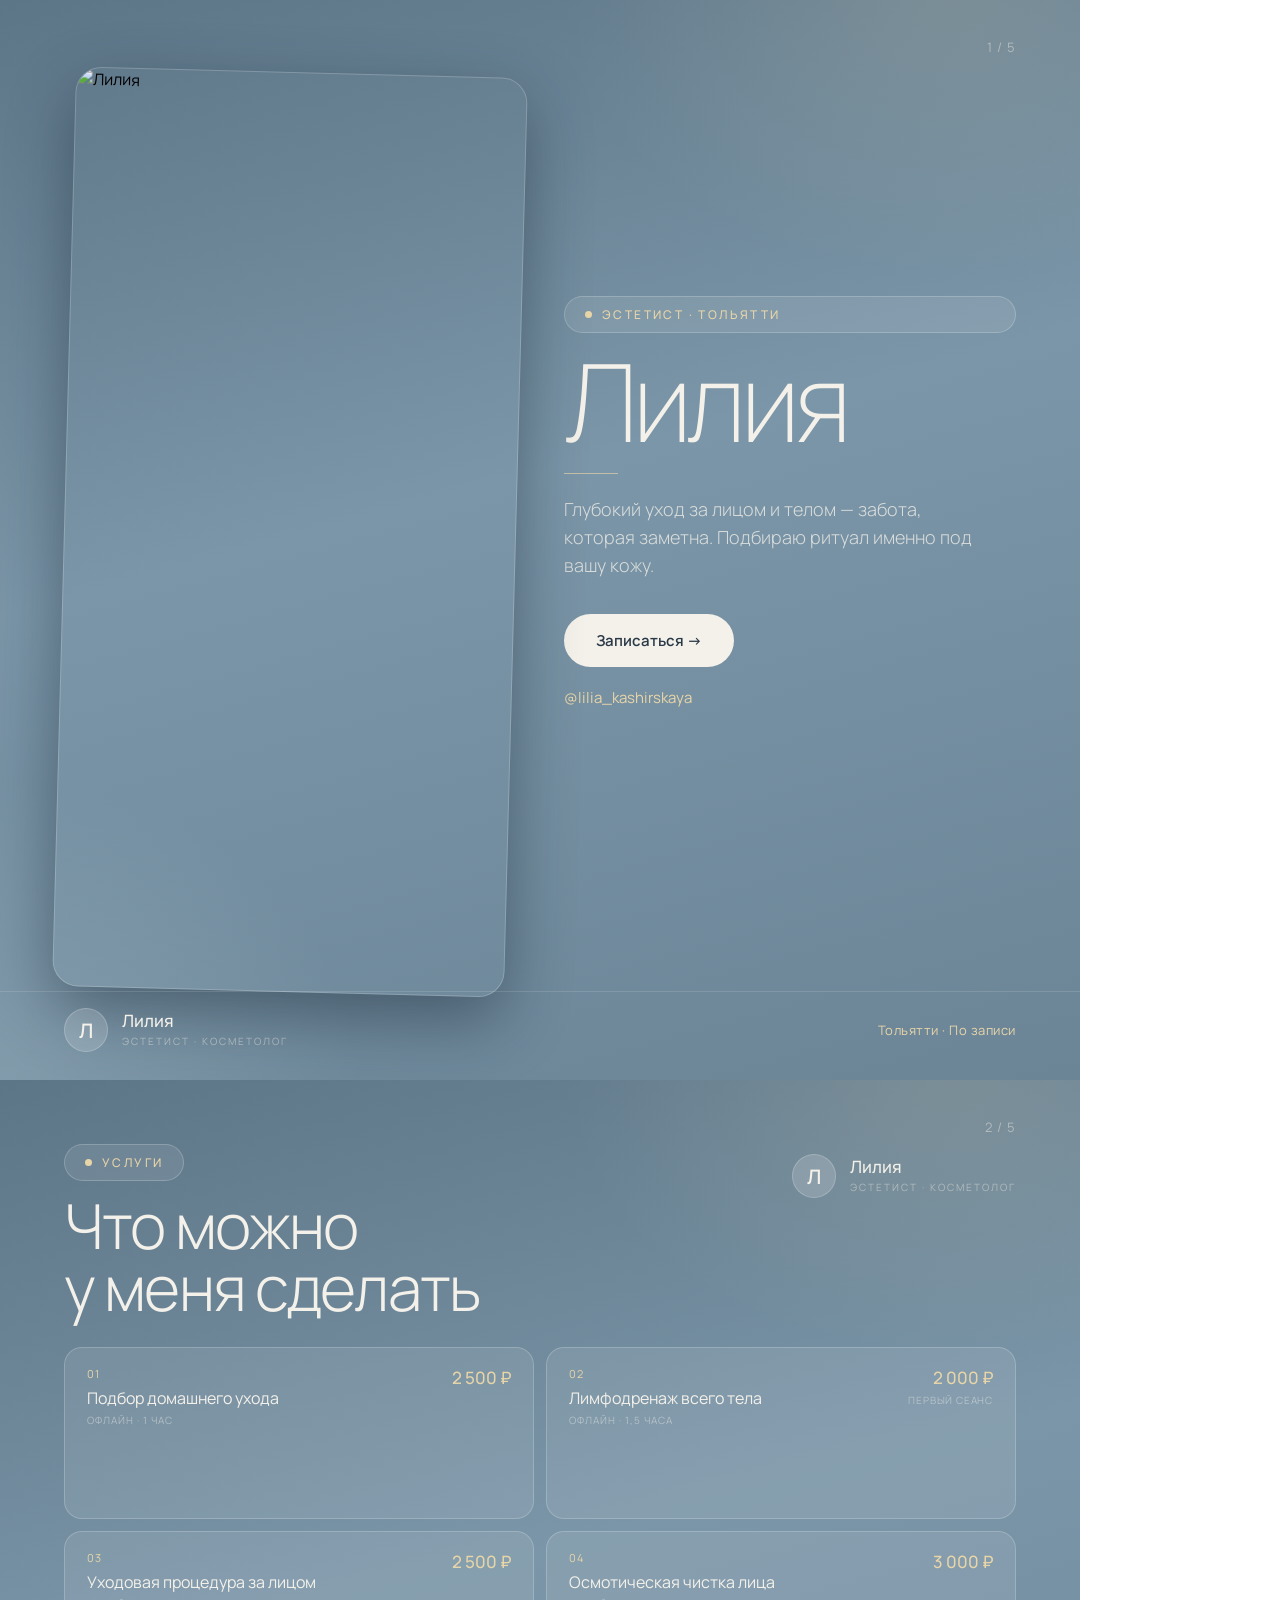
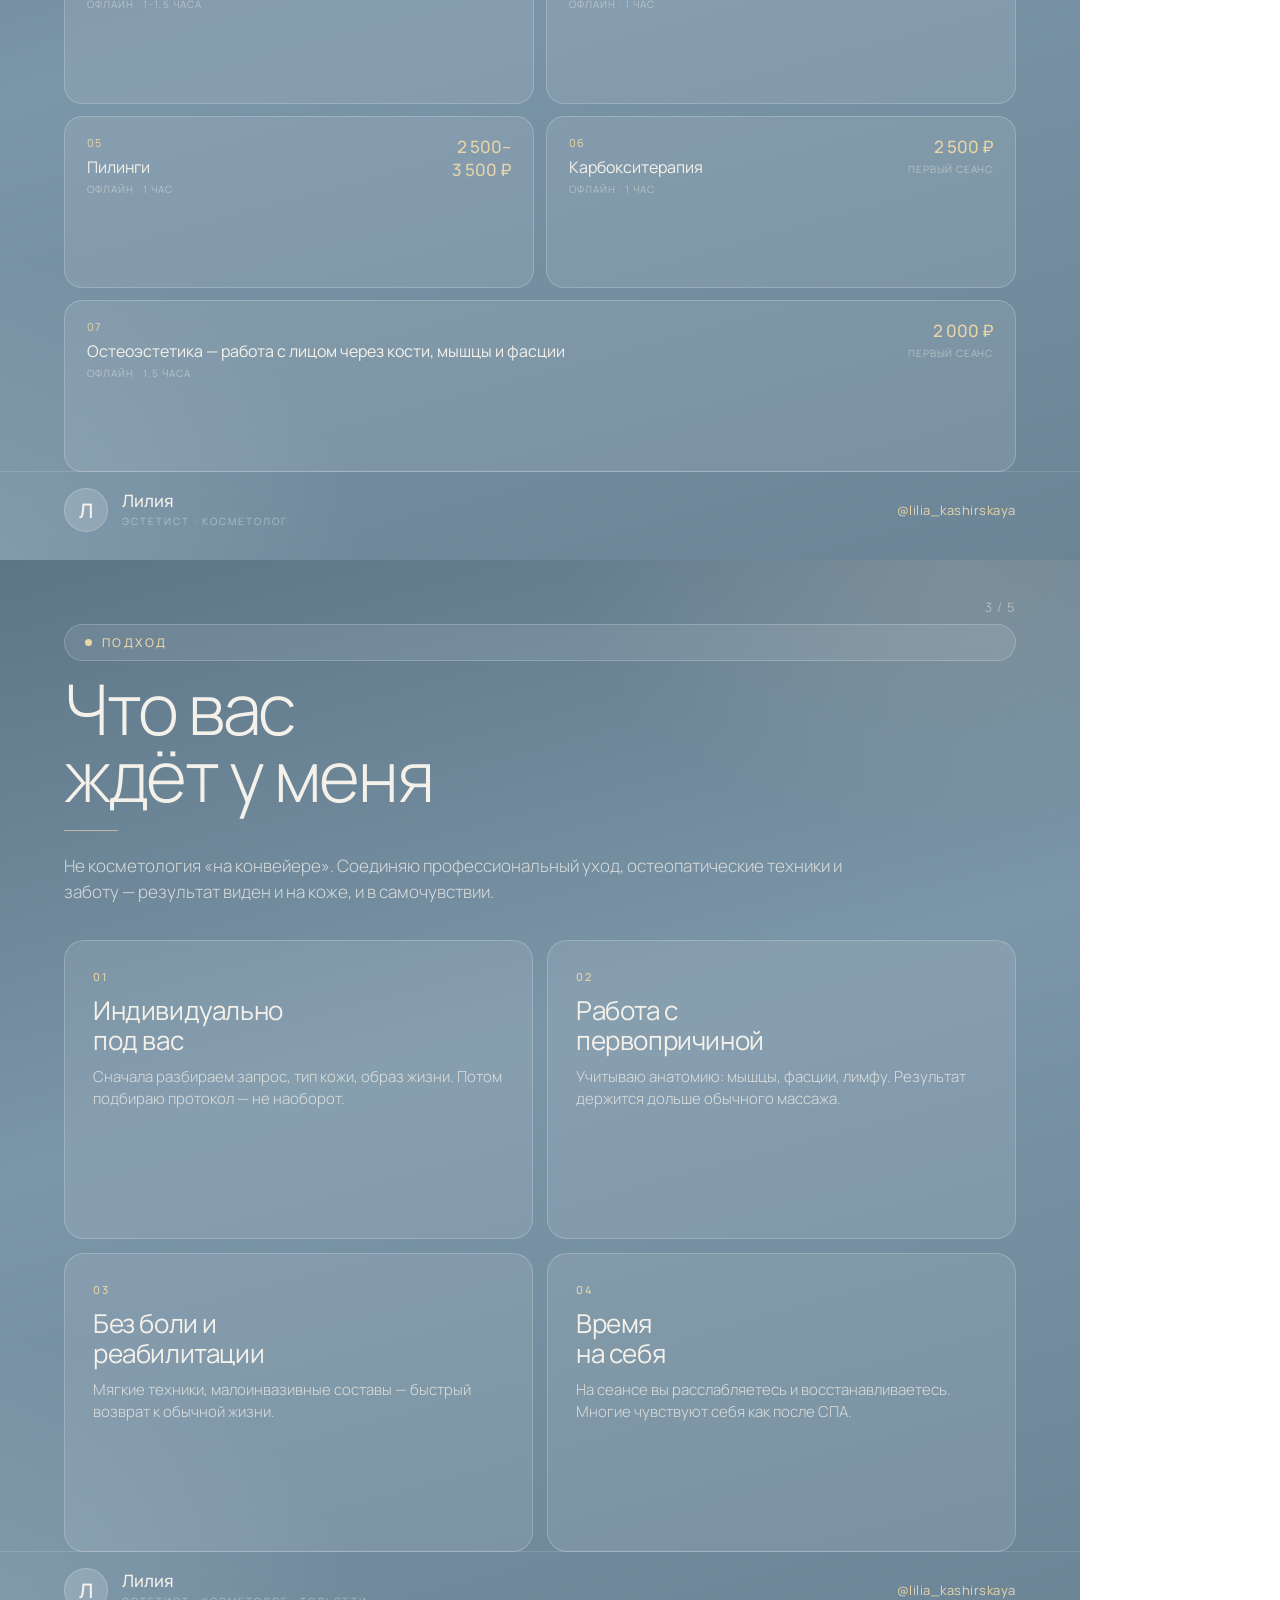
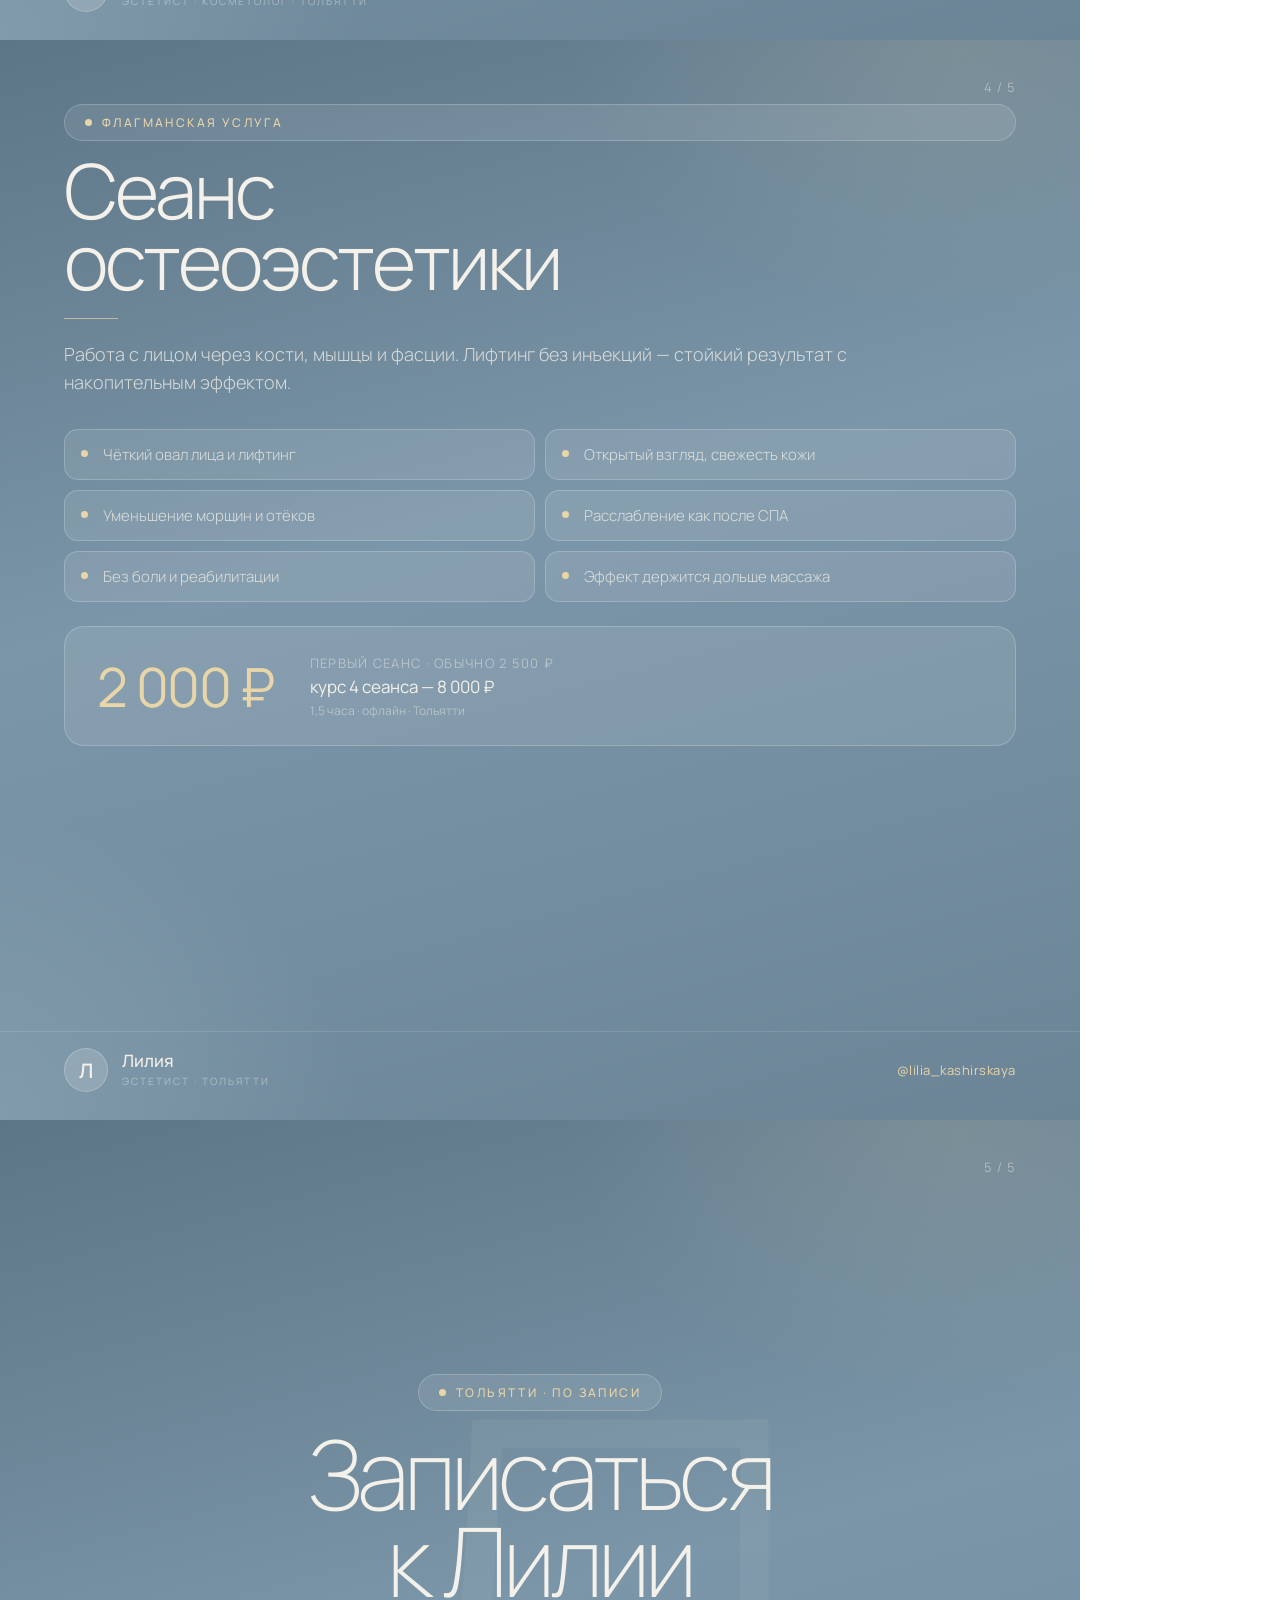
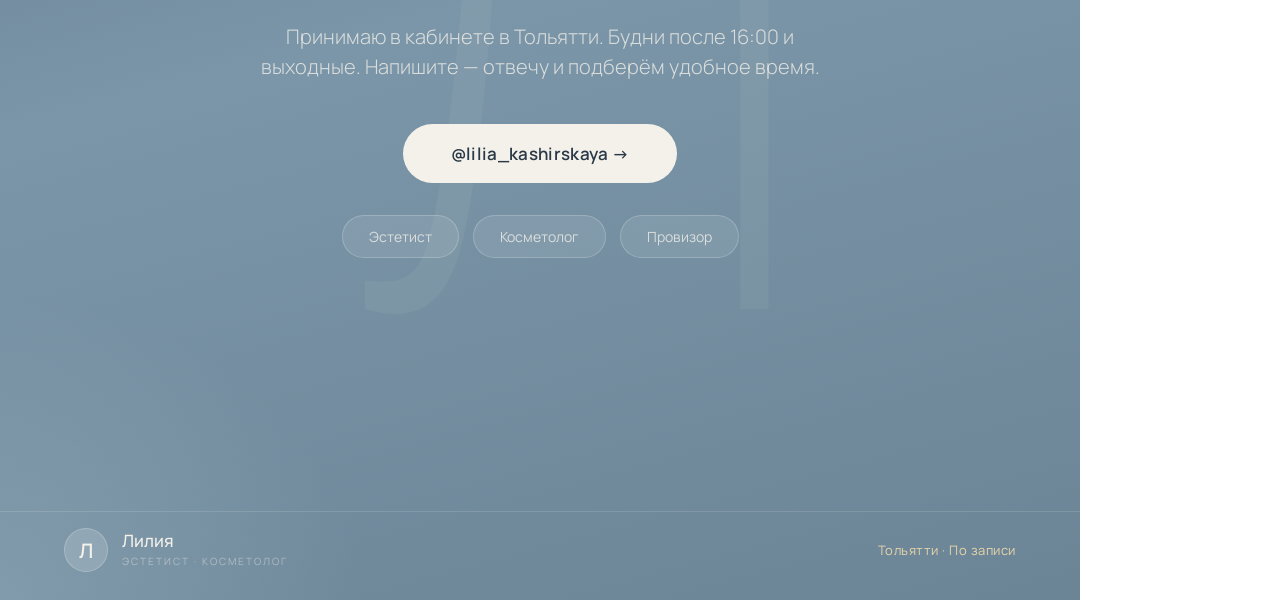
==== cards_print.html @ 4c608532 "Сайт Лилии — эстетист-косметолог, Тольятти Co-Authored-By: Claude Sonnet 4.6 <noreply@anthropic.com>" ====
<!DOCTYPE html>
<html lang="ru">
<head>
<meta charset="UTF-8">
<title>Карточки — Лилия</title>
<link href="https://fonts.googleapis.com/css2?family=Manrope:wght@200;300;400;500;600&display=swap" rel="stylesheet">
<style>
* { box-sizing: border-box; margin: 0; padding: 0; }

@page {
    size: 1080px 1080px;
    margin: 0;
}

:root {
    --accent: #E8D5A8;
    --ink: #F4F1EA;
    --ink-soft: rgba(244,241,234,0.78);
    --ink-mute: rgba(244,241,234,0.46);
    --glass: rgba(255,255,255,0.09);
    --glass-strong: rgba(255,255,255,0.16);
    --glass-border: rgba(255,255,255,0.20);
    --dark: #2A3947;
}

body {
    font-family: 'Manrope', sans-serif;
    -webkit-print-color-adjust: exact;
    print-color-adjust: exact;
    width: 1080px;
}

.card {
    width: 1080px;
    height: 1080px;
    position: relative;
    overflow: hidden;
    page-break-after: always;
    break-after: page;
    background:
        radial-gradient(ellipse 700px 500px at 88% 0%, rgba(232,213,168,0.14), transparent 55%),
        radial-gradient(ellipse 600px 500px at 0% 100%, rgba(165,188,201,0.32), transparent 60%),
        linear-gradient(165deg, #5C7587 0%, #7B96A8 45%, #6B8597 100%);
    -webkit-print-color-adjust: exact;
    print-color-adjust: exact;
}

/* ── Glass panel ── */
.glass {
    background: var(--glass);
    border: 1px solid var(--glass-border);
    border-radius: 20px;
}
.glass-strong {
    background: var(--glass-strong);
    border: 1px solid var(--glass-border);
    border-radius: 20px;
}

/* ── Badge ── */
.badge {
    display: inline-flex;
    align-items: center;
    gap: 10px;
    background: var(--glass);
    border: 1px solid var(--glass-border);
    border-radius: 999px;
    padding: 9px 20px;
    font-size: 12px;
    letter-spacing: .2em;
    text-transform: uppercase;
    color: var(--accent);
    font-weight: 500;
}
.badge-dot {
    width: 7px; height: 7px;
    border-radius: 50%;
    background: var(--accent);
    flex-shrink: 0;
}

/* ── Logo ── */
.logo {
    display: flex;
    align-items: center;
    gap: 14px;
}
.logo-mark {
    width: 44px; height: 44px;
    border-radius: 50%;
    background: var(--glass-strong);
    border: 1px solid var(--glass-border);
    display: grid;
    place-items: center;
    font-size: 20px;
    font-weight: 600;
    color: var(--ink);
    flex-shrink: 0;
}
.logo-text { font-size: 17px; font-weight: 500; color: var(--ink); line-height: 1.1; }
.logo-sub { font-size: 10px; text-transform: uppercase; letter-spacing: .2em; color: var(--ink-mute); margin-top: 3px; }

/* ── Footer ── */
.card-footer {
    position: absolute;
    bottom: 0; left: 0; right: 0;
    padding: 16px 64px 28px;
    border-top: 1px solid rgba(255,255,255,0.12);
    display: flex;
    align-items: center;
    justify-content: space-between;
}
.tg-handle { font-size: 13px; color: var(--accent); letter-spacing: .04em; }

/* ── Slide number ── */
.slide-num {
    position: absolute;
    top: 38px; right: 64px;
    font-size: 13px;
    color: var(--ink-mute);
    letter-spacing: .08em;
}

/* ── Divider line ── */
.divline {
    width: 54px; height: 1px;
    background: var(--accent);
    opacity: .65;
    margin: 22px 0;
}

/* ══════════════════════════════════
   CARD 1 — ГЛАВНЫЙ ОФФЕР
══════════════════════════════════ */
.c1-inner {
    position: absolute;
    inset: 0;
    display: grid;
    grid-template-columns: 1fr 1fr;
    gap: 48px;
    padding: 72px 64px 88px;
    align-items: center;
}
.c1-photo {
    width: 100%; height: 100%;
    border-radius: 26px;
    overflow: hidden;
    border: 1px solid var(--glass-border);
    box-shadow: 0 24px 64px rgba(20,35,50,.45);
    transform: rotate(1.5deg);
}
.c1-photo img { width: 100%; height: 100%; object-fit: cover; display: block; }

.c1-text { display: flex; flex-direction: column; padding-bottom: 60px; }
.c1-name {
    font-size: 108px; font-weight: 200;
    line-height: .92; letter-spacing: -.05em;
    color: var(--ink);
    margin: 18px 0 0;
}
.c1-desc {
    font-size: 18px; font-weight: 300;
    color: var(--ink-soft);
    line-height: 1.55;
    margin-bottom: 34px;
    max-width: 420px;
}
.c1-btn {
    display: inline-flex;
    align-items: center;
    background: var(--ink);
    color: var(--dark);
    border-radius: 999px;
    padding: 16px 32px;
    font-size: 15px;
    font-weight: 600;
    width: fit-content;
    margin-bottom: 20px;
}
.c1-tg { font-size: 15px; color: var(--accent); font-weight: 400; }

/* ══════════════════════════════════
   CARD 2 — УСЛУГИ
══════════════════════════════════ */
.c2-inner {
    position: absolute;
    inset: 0;
    padding: 64px 64px 88px;
    display: flex;
    flex-direction: column;
}
.c2-head { display: flex; align-items: flex-start; justify-content: space-between; margin-bottom: 28px; }
.c2-title { font-size: 62px; font-weight: 300; line-height: 1; letter-spacing: -.03em; color: var(--ink); margin-top: 14px; }
.services-grid { display: grid; grid-template-columns: 1fr 1fr; gap: 12px; flex: 1; }
.svc {
    background: var(--glass);
    border: 1px solid var(--glass-border);
    border-radius: 18px;
    padding: 18px 22px;
    display: flex;
    justify-content: space-between;
    align-items: flex-start;
}
.svc.full { grid-column: 1 / -1; }
.svc-num { font-size: 11px; color: var(--accent); font-weight: 400; letter-spacing: .1em; margin-bottom: 8px; }
.svc-name { font-size: 16px; font-weight: 400; color: var(--ink); line-height: 1.2; }
.svc-meta { font-size: 10px; color: var(--ink-mute); text-transform: uppercase; letter-spacing: .1em; margin-top: 5px; }
.svc-price { text-align: right; flex-shrink: 0; padding-left: 12px; }
.svc-price .amount { font-size: 17px; font-weight: 500; color: var(--accent); white-space: nowrap; }
.svc-price .note { font-size: 10px; color: var(--ink-mute); text-transform: uppercase; letter-spacing: .08em; margin-top: 4px; }

/* ══════════════════════════════════
   CARD 3 — ПОДХОД
══════════════════════════════════ */
.c3-inner {
    position: absolute;
    inset: 0;
    padding: 64px 64px 88px;
    display: flex;
    flex-direction: column;
}
.c3-title { font-size: 70px; font-weight: 300; line-height: .95; letter-spacing: -.035em; color: var(--ink); margin: 14px 0 0; }
.c3-sub { font-size: 17px; font-weight: 300; color: var(--ink-soft); line-height: 1.5; max-width: 820px; margin-bottom: 36px; }
.benefits-grid { display: grid; grid-template-columns: 1fr 1fr; gap: 14px; flex: 1; }
.ben {
    background: var(--glass);
    border: 1px solid var(--glass-border);
    border-radius: 20px;
    padding: 28px 28px;
}
.ben-num { font-size: 11px; color: var(--accent); letter-spacing: .15em; font-weight: 500; margin-bottom: 12px; }
.ben-title { font-size: 26px; font-weight: 400; color: var(--ink); letter-spacing: -.015em; margin-bottom: 10px; line-height: 1.15; }
.ben-text { font-size: 15px; font-weight: 300; color: var(--ink-soft); line-height: 1.5; }

/* ══════════════════════════════════
   CARD 4 — ОСТЕОЭСТЕТИКА
══════════════════════════════════ */
.c4-inner {
    position: absolute;
    inset: 0;
    padding: 64px 64px 88px;
    display: flex;
    flex-direction: column;
}
.c4-title { font-size: 76px; font-weight: 300; line-height: .93; letter-spacing: -.04em; color: var(--ink); margin: 14px 0 0; }
.c4-desc { font-size: 18px; font-weight: 300; color: var(--ink-soft); line-height: 1.55; max-width: 860px; margin-bottom: 32px; }
.results-grid { display: grid; grid-template-columns: 1fr 1fr; gap: 10px; margin-bottom: 24px; }
.res {
    background: var(--glass);
    border: 1px solid var(--glass-border);
    border-radius: 14px;
    padding: 14px 18px 14px 38px;
    font-size: 15px;
    font-weight: 300;
    color: var(--ink-soft);
    position: relative;
    line-height: 1.4;
}
.res::before {
    content: '';
    position: absolute;
    left: 16px; top: 20px;
    width: 7px; height: 7px;
    border-radius: 50%;
    background: var(--accent);
}
.price-box {
    background: var(--glass);
    border: 1px solid var(--glass-border);
    border-radius: 20px;
    padding: 22px 32px;
    display: flex;
    align-items: center;
    gap: 36px;
}
.price-big { font-size: 54px; font-weight: 400; color: var(--accent); letter-spacing: -.03em; flex-shrink: 0; }
.price-details { line-height: 1.6; }
.price-details .first { font-size: 13px; color: var(--ink-mute); text-transform: uppercase; letter-spacing: .1em; }
.price-details .regular { font-size: 17px; color: var(--ink); font-weight: 400; }
.price-details .meta { font-size: 12px; color: var(--ink-mute); }

/* ══════════════════════════════════
   CARD 5 — CTA
══════════════════════════════════ */
.c5-inner {
    position: absolute;
    inset: 0;
    display: flex;
    flex-direction: column;
    align-items: center;
    justify-content: center;
    text-align: center;
    padding: 0 80px 88px;
}
.c5-bg-l {
    position: absolute;
    font-size: 680px;
    font-weight: 200;
    color: rgba(244,241,234,0.05);
    line-height: .8;
    letter-spacing: -.08em;
    top: 50%; left: 50%;
    transform: translate(-46%, -52%);
    pointer-events: none;
    font-family: 'Manrope', sans-serif;
    -webkit-print-color-adjust: exact;
    print-color-adjust: exact;
}
.c5-content { position: relative; z-index: 2; display: flex; flex-direction: column; align-items: center; }
.c5-title { font-size: 96px; font-weight: 200; line-height: .9; letter-spacing: -.05em; color: var(--ink); margin: 20px 0 18px; }
.c5-sub { font-size: 20px; font-weight: 300; color: var(--ink-soft); max-width: 560px; line-height: 1.5; margin-bottom: 42px; }
.c5-btn {
    background: var(--ink);
    color: var(--dark);
    border-radius: 999px;
    padding: 18px 48px;
    font-size: 17px;
    font-weight: 600;
    letter-spacing: .02em;
    margin-bottom: 32px;
    display: inline-block;
}
.c5-pills { display: flex; gap: 14px; justify-content: center; }
.c5-pill {
    background: var(--glass);
    border: 1px solid var(--glass-border);
    border-radius: 999px;
    padding: 11px 26px;
    font-size: 14px;
    color: var(--ink-soft);
}
</style>
</head>
<body>

<!-- ══ КАРТОЧКА 1 ══ -->
<div class="card">
    <div class="slide-num">1 / 5</div>
    <div class="c1-inner">
        <div class="c1-photo">
            <img src="images/Gemini_Generated_Image_gejf30gejf30gejf.png" alt="Лилия">
        </div>
        <div class="c1-text">
            <div class="badge"><span class="badge-dot"></span>Эстетист · Тольятти</div>
            <div class="c1-name">Лилия</div>
            <div class="divline"></div>
            <p class="c1-desc">Глубокий уход за лицом и телом — забота, которая заметна. Подбираю ритуал именно под вашу кожу.</p>
            <div class="c1-btn">Записаться →</div>
            <div class="c1-tg">@lilia_kashirskaya</div>
        </div>
    </div>
    <div class="card-footer">
        <div class="logo">
            <div class="logo-mark">Л</div>
            <div><div class="logo-text">Лилия</div><div class="logo-sub">Эстетист · Косметолог</div></div>
        </div>
        <div class="tg-handle">Тольятти · По записи</div>
    </div>
</div>

<!-- ══ КАРТОЧКА 2 ══ -->
<div class="card">
    <div class="slide-num">2 / 5</div>
    <div class="c2-inner">
        <div class="c2-head">
            <div>
                <div class="badge"><span class="badge-dot"></span>Услуги</div>
                <div class="c2-title">Что можно<br>у меня сделать</div>
            </div>
            <div class="logo" style="margin-top:10px">
                <div class="logo-mark">Л</div>
                <div><div class="logo-text">Лилия</div><div class="logo-sub">Эстетист · Косметолог</div></div>
            </div>
        </div>
        <div class="services-grid">
            <div class="svc">
                <div><div class="svc-num">01</div><div class="svc-name">Подбор домашнего ухода</div><div class="svc-meta">Офлайн · 1 час</div></div>
                <div class="svc-price"><div class="amount">2 500 ₽</div></div>
            </div>
            <div class="svc">
                <div><div class="svc-num">02</div><div class="svc-name">Лимфодренаж всего тела</div><div class="svc-meta">Офлайн · 1,5 часа</div></div>
                <div class="svc-price"><div class="amount">2 000 ₽</div><div class="note">первый сеанс</div></div>
            </div>
            <div class="svc">
                <div><div class="svc-num">03</div><div class="svc-name">Уходовая процедура за лицом</div><div class="svc-meta">Офлайн · 1–1,5 часа</div></div>
                <div class="svc-price"><div class="amount">2 500 ₽</div></div>
            </div>
            <div class="svc">
                <div><div class="svc-num">04</div><div class="svc-name">Осмотическая чистка лица</div><div class="svc-meta">Офлайн · 1 час</div></div>
                <div class="svc-price"><div class="amount">3 000 ₽</div></div>
            </div>
            <div class="svc">
                <div><div class="svc-num">05</div><div class="svc-name">Пилинги</div><div class="svc-meta">Офлайн · 1 час</div></div>
                <div class="svc-price"><div class="amount">2 500–<br>3 500 ₽</div></div>
            </div>
            <div class="svc">
                <div><div class="svc-num">06</div><div class="svc-name">Карбокситерапия</div><div class="svc-meta">Офлайн · 1 час</div></div>
                <div class="svc-price"><div class="amount">2 500 ₽</div><div class="note">первый сеанс</div></div>
            </div>
            <div class="svc full">
                <div><div class="svc-num">07</div><div class="svc-name">Остеоэстетика — работа с лицом через кости, мышцы и фасции</div><div class="svc-meta">Офлайн · 1,5 часа</div></div>
                <div class="svc-price"><div class="amount">2 000 ₽</div><div class="note">первый сеанс</div></div>
            </div>
        </div>
    </div>
    <div class="card-footer">
        <div class="logo">
            <div class="logo-mark">Л</div>
            <div><div class="logo-text">Лилия</div><div class="logo-sub">Эстетист · Косметолог</div></div>
        </div>
        <div class="tg-handle">@lilia_kashirskaya</div>
    </div>
</div>

<!-- ══ КАРТОЧКА 3 ══ -->
<div class="card">
    <div class="slide-num">3 / 5</div>
    <div class="c3-inner">
        <div class="badge"><span class="badge-dot"></span>Подход</div>
        <div class="c3-title">Что вас<br>ждёт у меня</div>
        <div class="divline"></div>
        <p class="c3-sub">Не косметология «на конвейере». Соединяю профессиональный уход, остеопатические техники и заботу — результат виден и на коже, и в самочувствии.</p>
        <div class="benefits-grid">
            <div class="ben"><div class="ben-num">01</div><div class="ben-title">Индивидуально<br>под вас</div><p class="ben-text">Сначала разбираем запрос, тип кожи, образ жизни. Потом подбираю протокол — не наоборот.</p></div>
            <div class="ben"><div class="ben-num">02</div><div class="ben-title">Работа с<br>первопричиной</div><p class="ben-text">Учитываю анатомию: мышцы, фасции, лимфу. Результат держится дольше обычного массажа.</p></div>
            <div class="ben"><div class="ben-num">03</div><div class="ben-title">Без боли и<br>реабилитации</div><p class="ben-text">Мягкие техники, малоинвазивные составы — быстрый возврат к обычной жизни.</p></div>
            <div class="ben"><div class="ben-num">04</div><div class="ben-title">Время<br>на себя</div><p class="ben-text">На сеансе вы расслабляетесь и восстанавливаетесь. Многие чувствуют себя как после СПА.</p></div>
        </div>
    </div>
    <div class="card-footer">
        <div class="logo">
            <div class="logo-mark">Л</div>
            <div><div class="logo-text">Лилия</div><div class="logo-sub">Эстетист · Косметолог · Тольятти</div></div>
        </div>
        <div class="tg-handle">@lilia_kashirskaya</div>
    </div>
</div>

<!-- ══ КАРТОЧКА 4 ══ -->
<div class="card">
    <div class="slide-num">4 / 5</div>
    <div class="c4-inner">
        <div class="badge"><span class="badge-dot"></span>Флагманская услуга</div>
        <div class="c4-title">Сеанс<br>остеоэстетики</div>
        <div class="divline"></div>
        <p class="c4-desc">Работа с лицом через кости, мышцы и фасции. Лифтинг без инъекций — стойкий результат с накопительным эффектом.</p>
        <div class="results-grid">
            <div class="res">Чёткий овал лица и лифтинг</div>
            <div class="res">Открытый взгляд, свежесть кожи</div>
            <div class="res">Уменьшение морщин и отёков</div>
            <div class="res">Расслабление как после СПА</div>
            <div class="res">Без боли и реабилитации</div>
            <div class="res">Эффект держится дольше массажа</div>
        </div>
        <div class="price-box">
            <div class="price-big">2 000 ₽</div>
            <div class="price-details">
                <div class="first">первый сеанс · обычно 2 500 ₽</div>
                <div class="regular">курс 4 сеанса — 8 000 ₽</div>
                <div class="meta">1,5 часа · офлайн · Тольятти</div>
            </div>
        </div>
    </div>
    <div class="card-footer">
        <div class="logo">
            <div class="logo-mark">Л</div>
            <div><div class="logo-text">Лилия</div><div class="logo-sub">Эстетист · Тольятти</div></div>
        </div>
        <div class="tg-handle">@lilia_kashirskaya</div>
    </div>
</div>

<!-- ══ КАРТОЧКА 5 ══ -->
<div class="card">
    <div class="slide-num">5 / 5</div>
    <div class="c5-bg-l">Л</div>
    <div class="c5-inner">
        <div class="c5-content">
            <div class="badge"><span class="badge-dot"></span>Тольятти · По записи</div>
            <div class="c5-title">Записаться<br>к Лилии</div>
            <p class="c5-sub">Принимаю в кабинете в Тольятти. Будни после 16:00 и выходные. Напишите — отвечу и подберём удобное время.</p>
            <div class="c5-btn">@lilia_kashirskaya →</div>
            <div class="c5-pills">
                <div class="c5-pill">Эстетист</div>
                <div class="c5-pill">Косметолог</div>
                <div class="c5-pill">Провизор</div>
            </div>
        </div>
    </div>
    <div class="card-footer">
        <div class="logo">
            <div class="logo-mark">Л</div>
            <div><div class="logo-text">Лилия</div><div class="logo-sub">Эстетист · Косметолог</div></div>
        </div>
        <div class="tg-handle">Тольятти · По записи</div>
    </div>
</div>

</body>
</html>
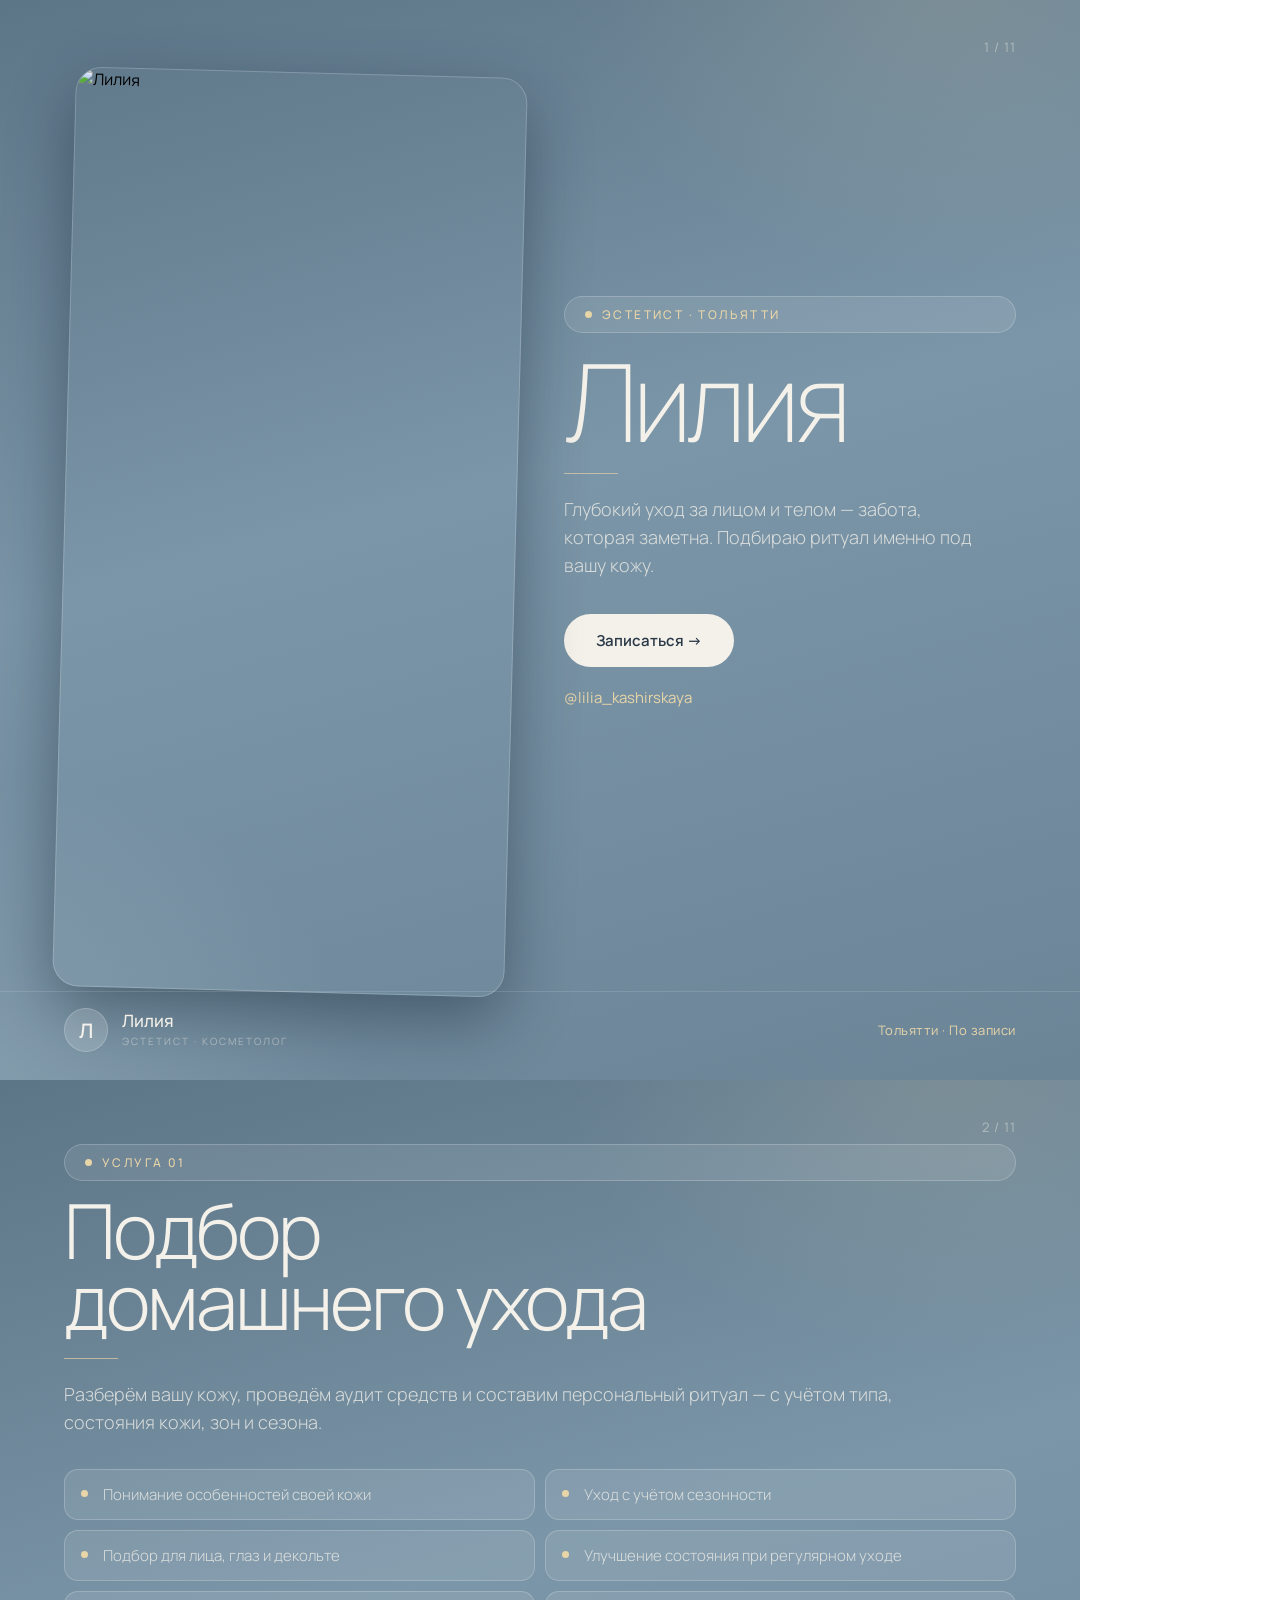
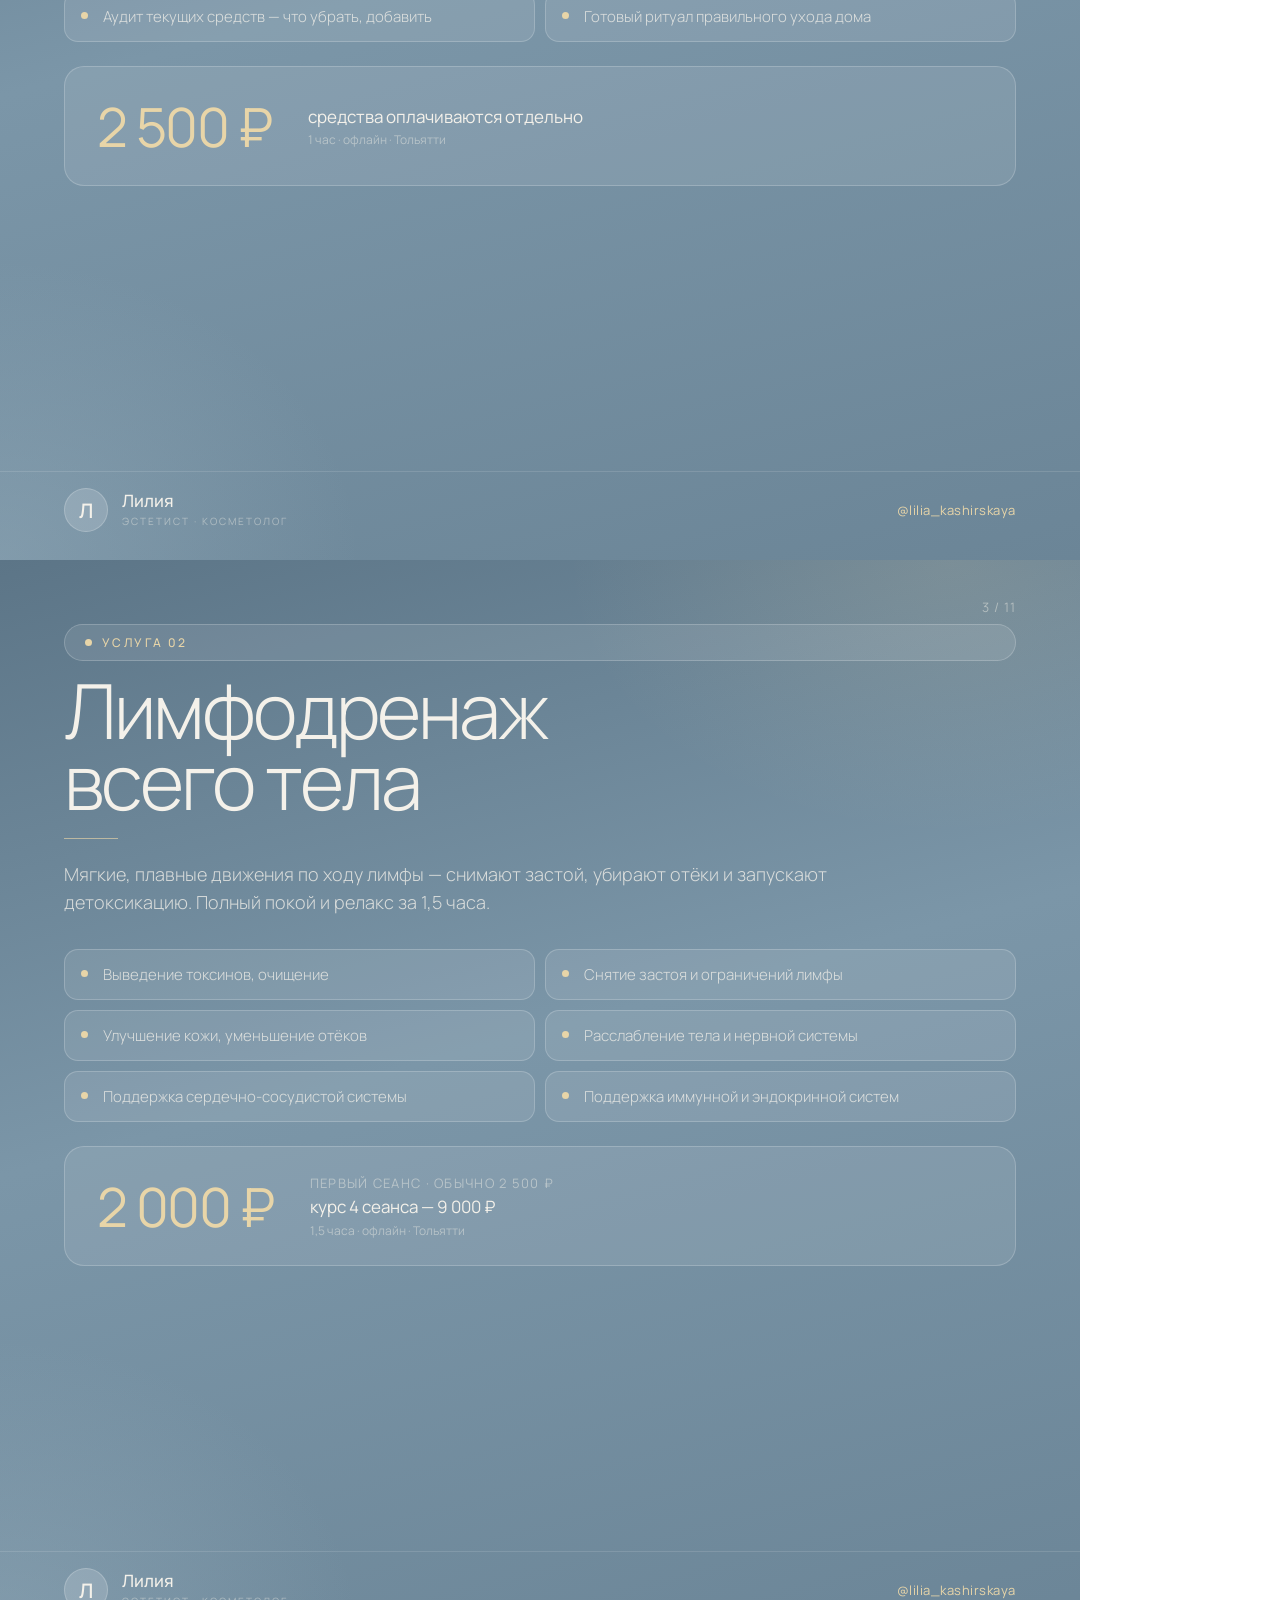
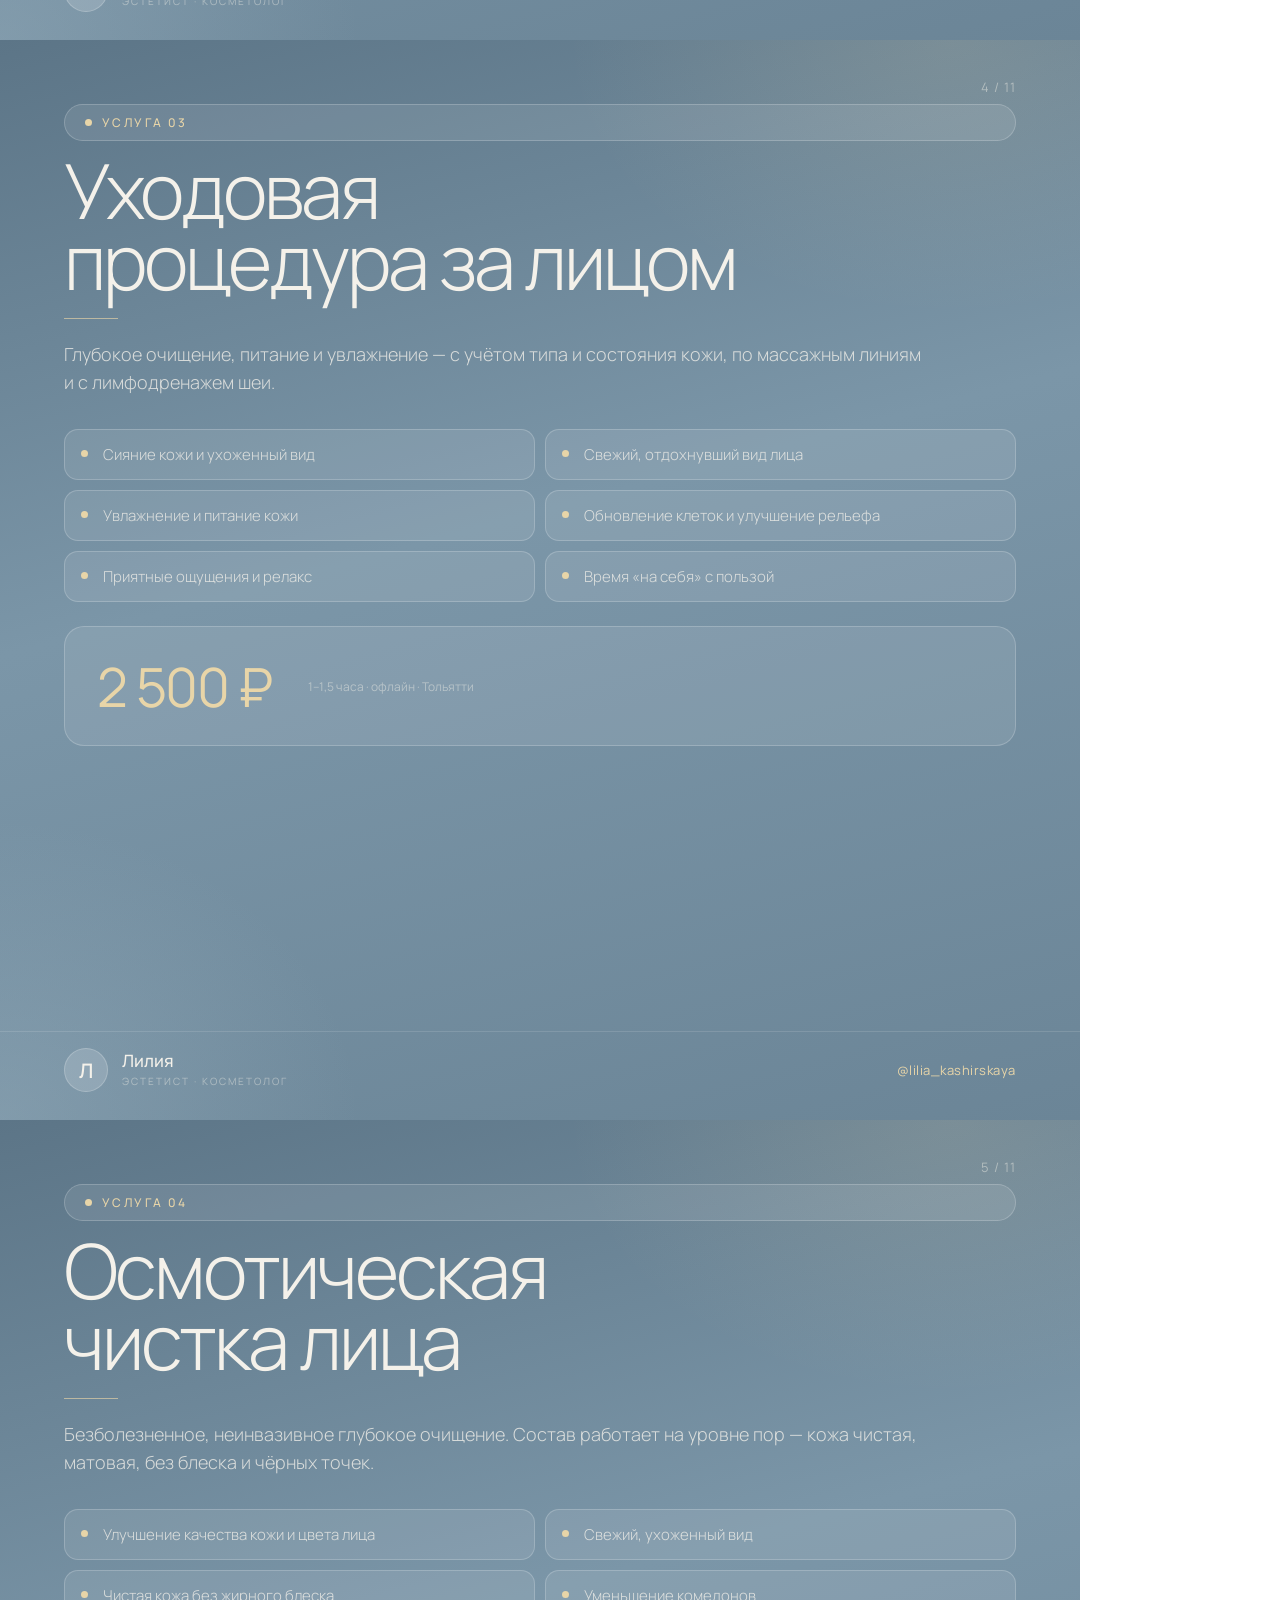
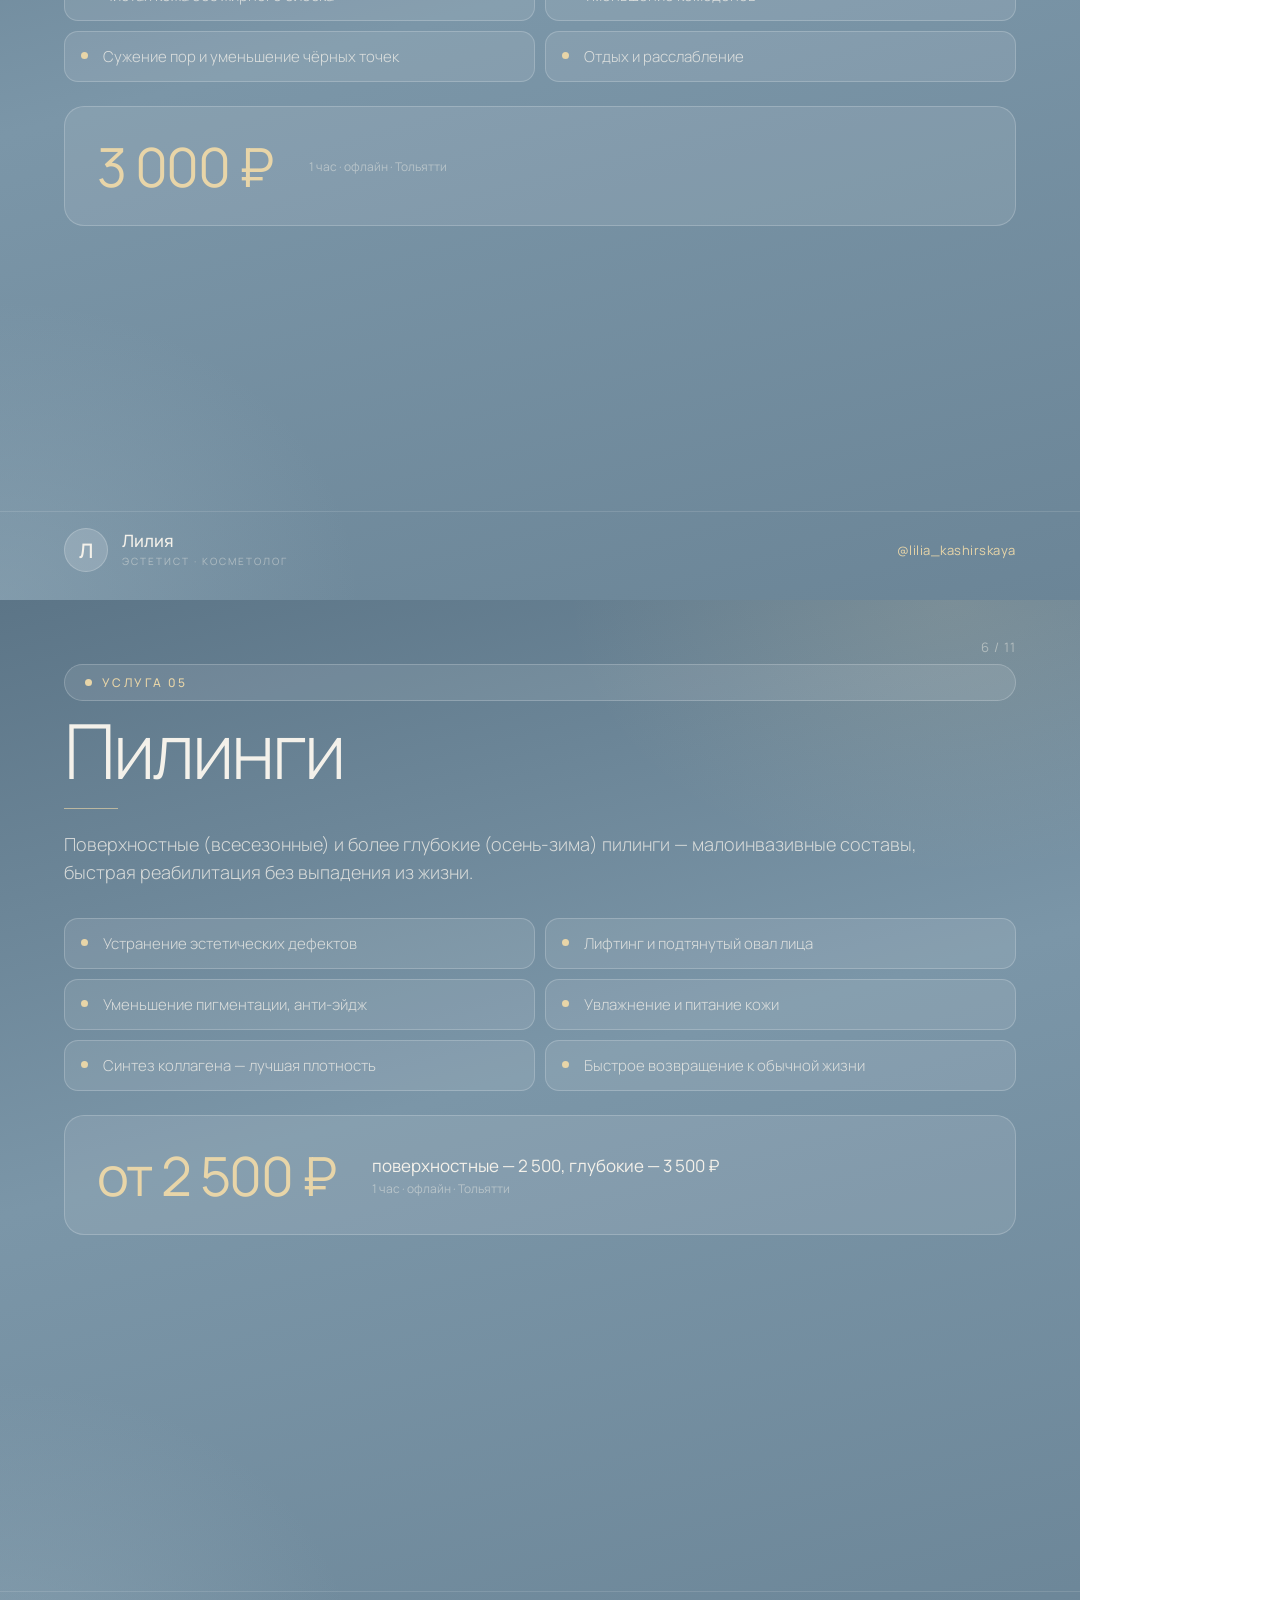
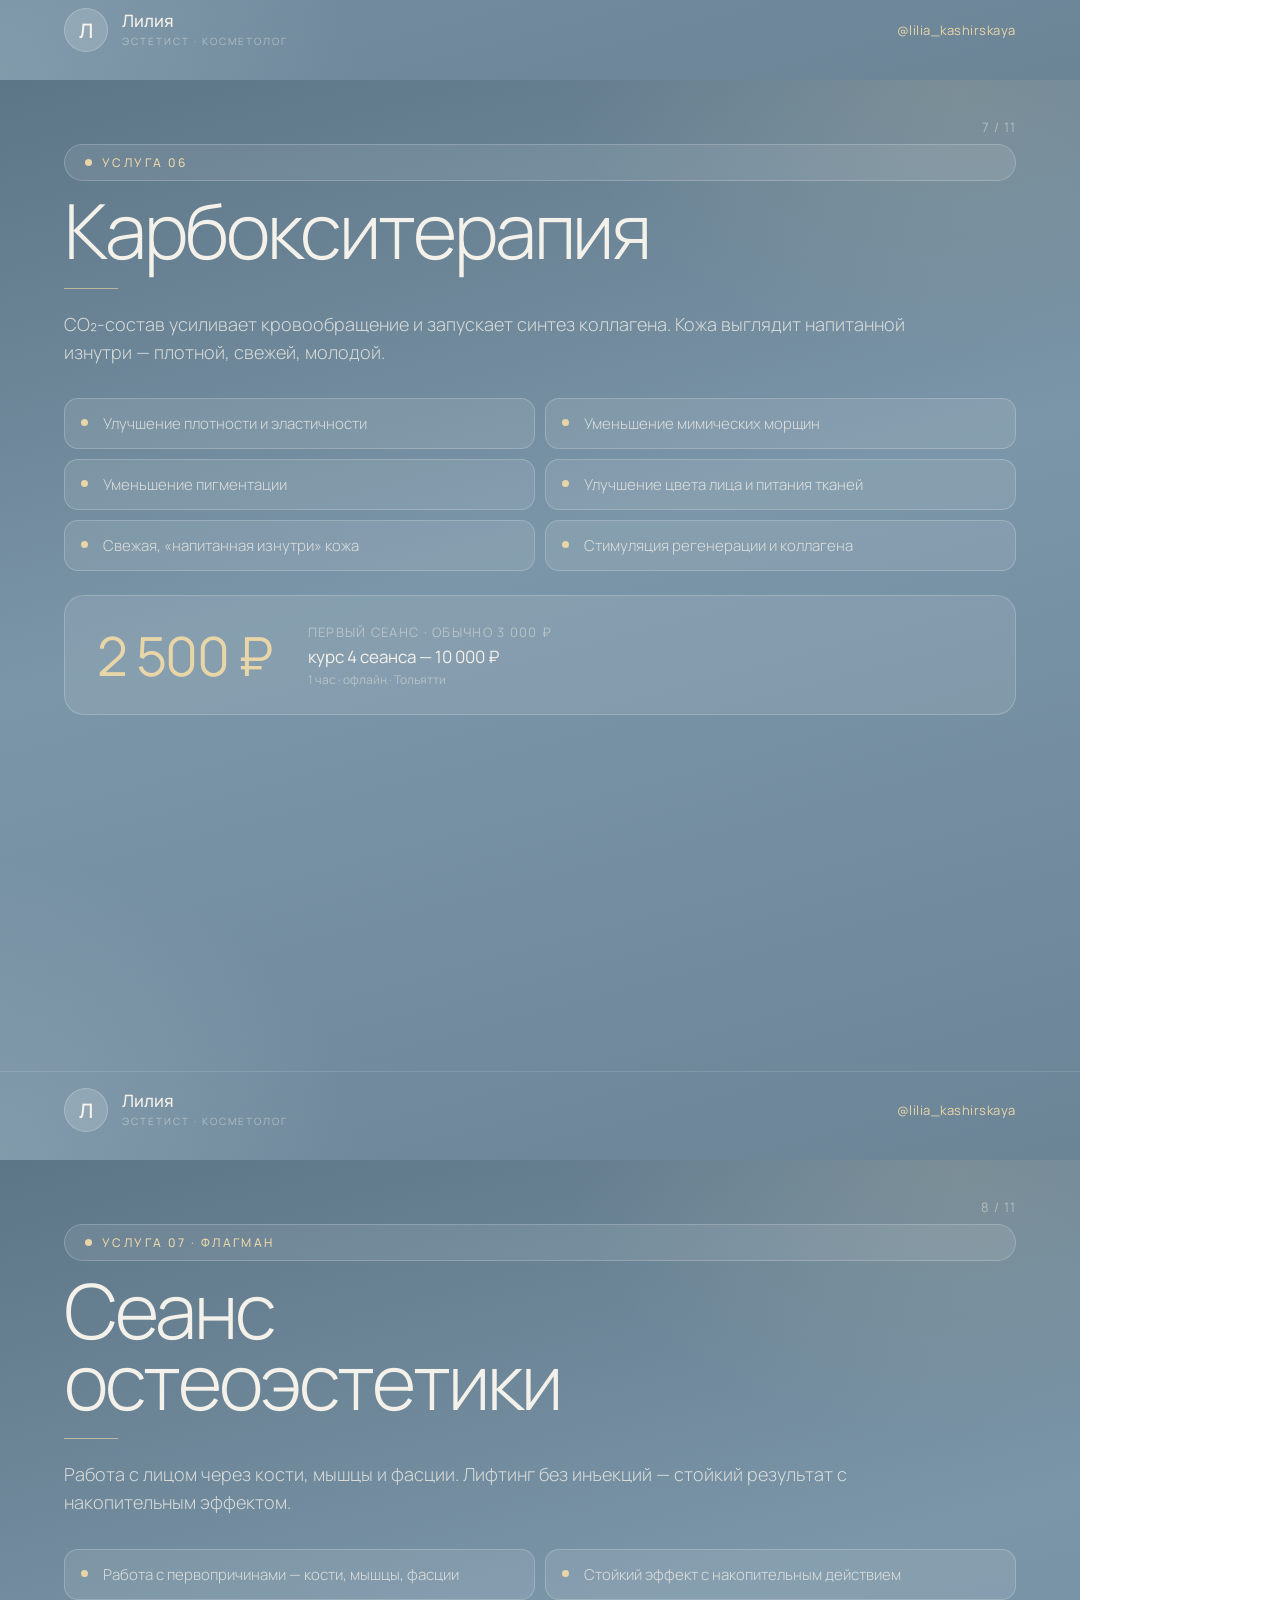
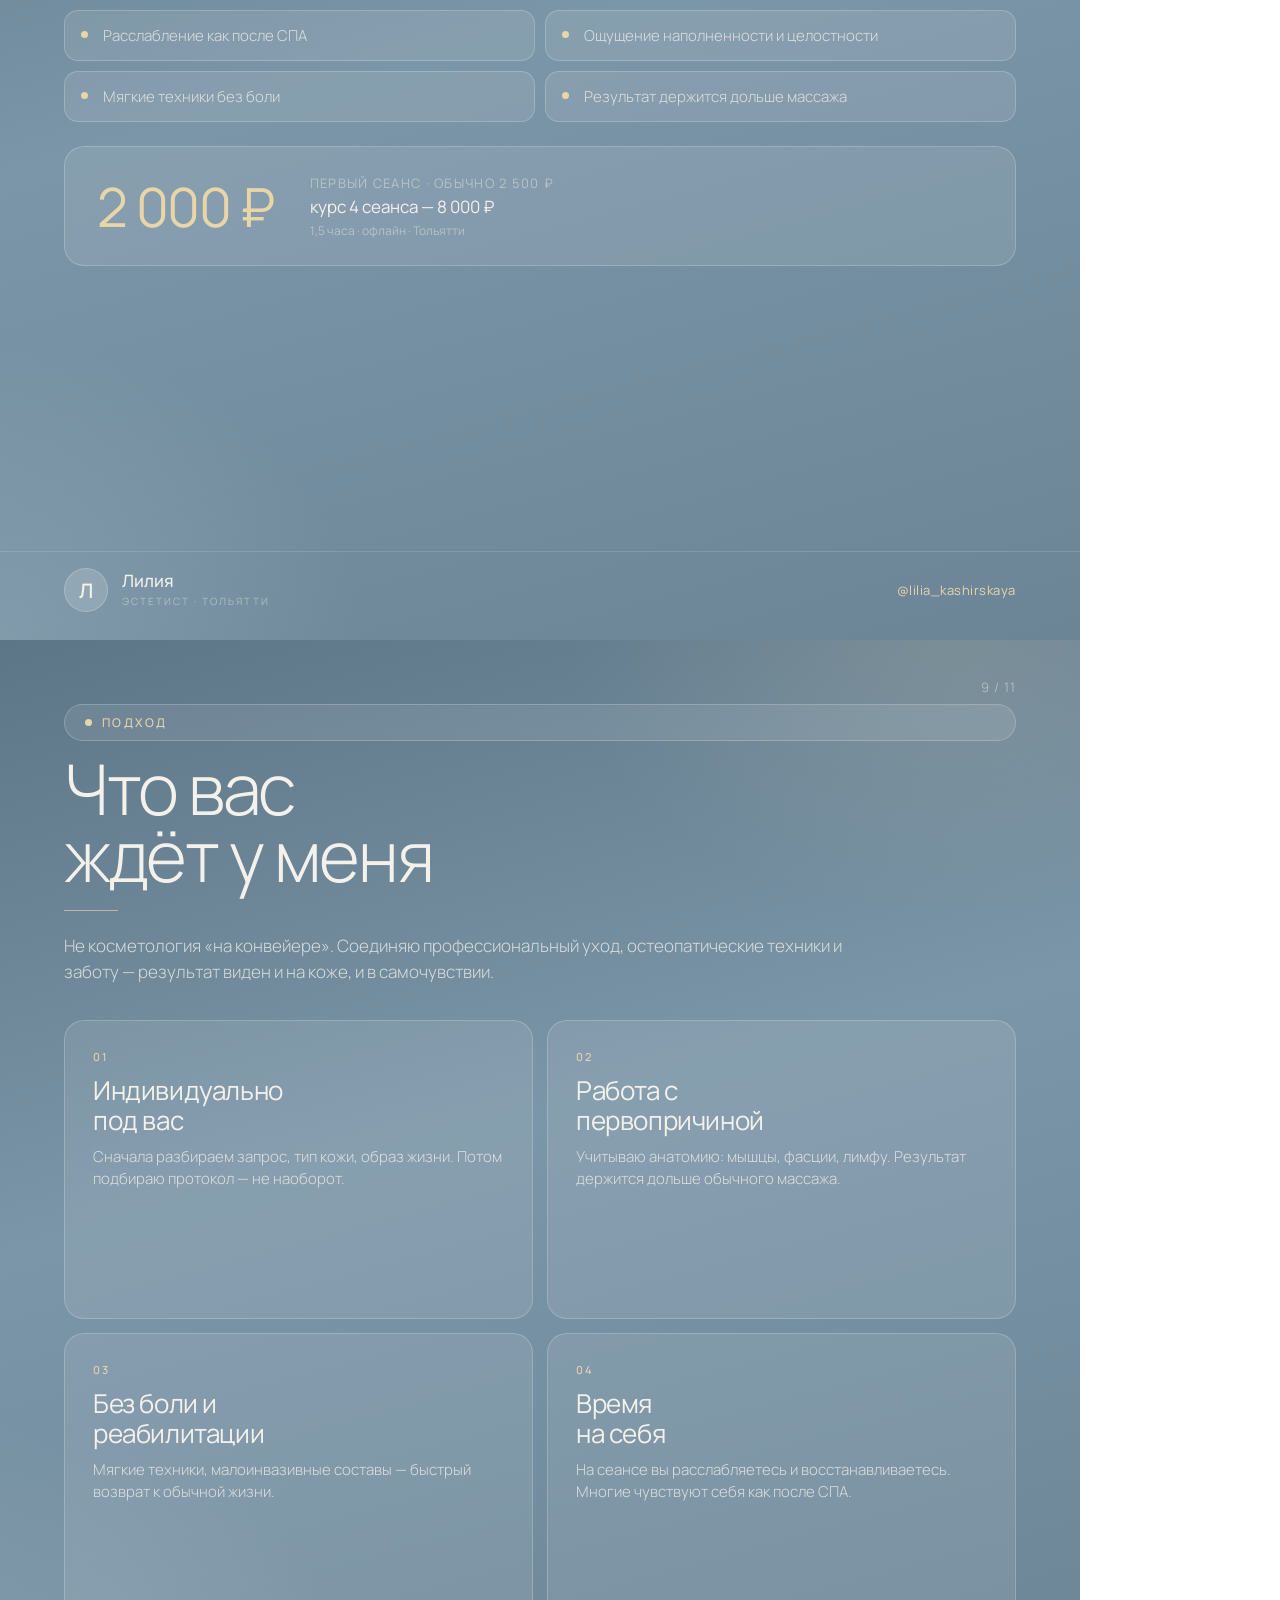
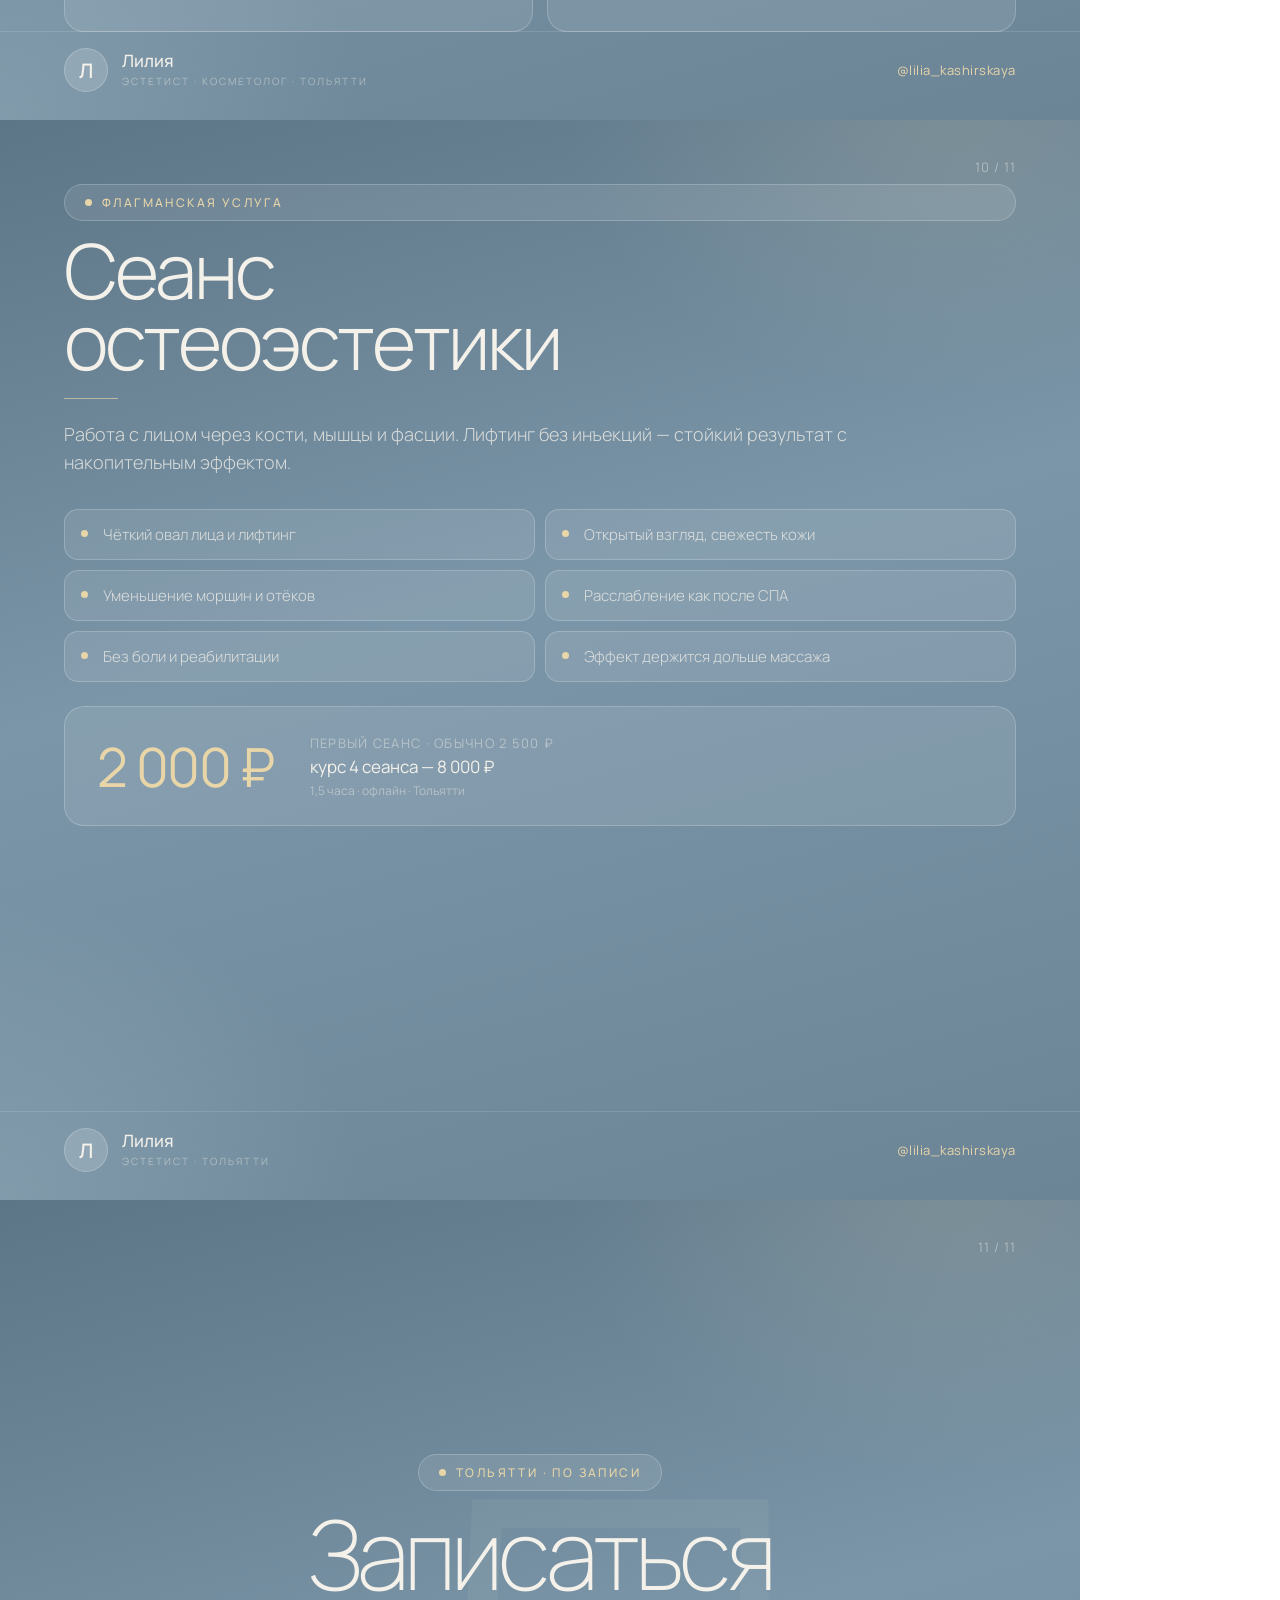
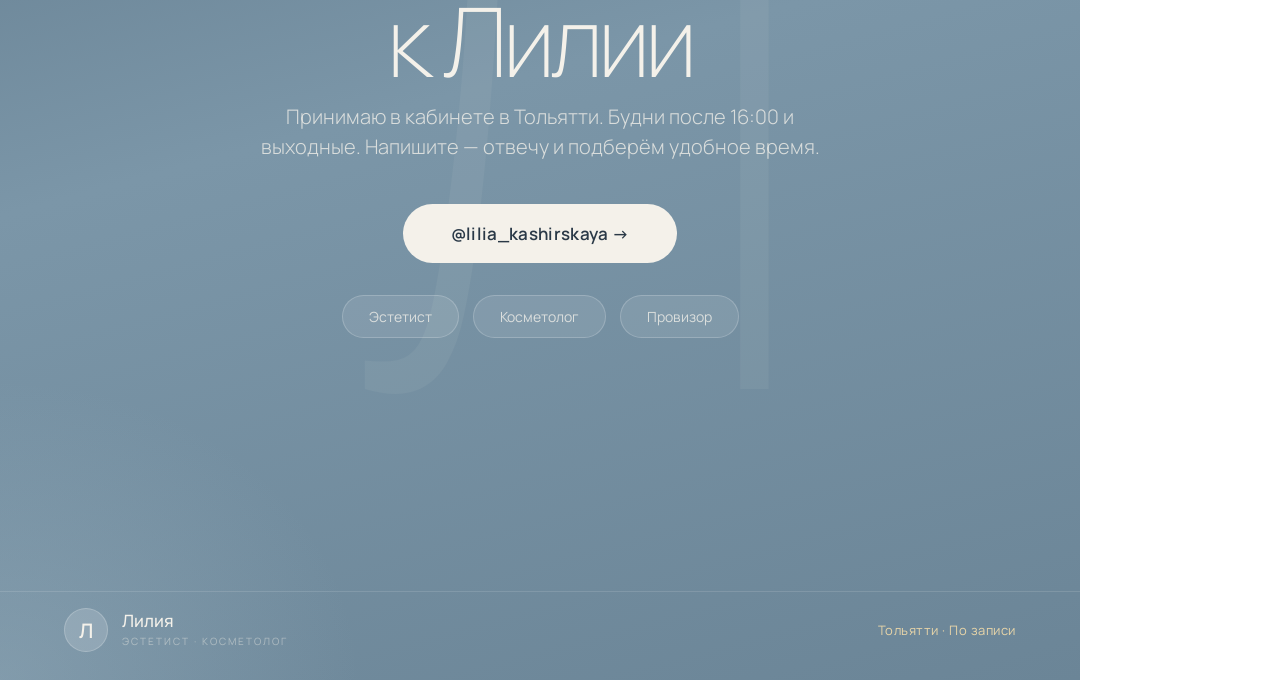
==== commit 646a29ec: "Expand service cards: 5 → 11 slides with individual detailed cards per service Each of the 7 service" ====
--- a/cards_print.html
+++ b/cards_print.html
@@ -335,7 +335,7 @@
 
 <!-- ══ КАРТОЧКА 1 ══ -->
 <div class="card">
-    <div class="slide-num">1 / 5</div>
+    <div class="slide-num">1 / 11</div>
     <div class="c1-inner">
         <div class="c1-photo">
             <img src="images/Gemini_Generated_Image_gejf30gejf30gejf.png" alt="Лилия">
@@ -358,55 +358,233 @@
     </div>
 </div>
 
-<!-- ══ КАРТОЧКА 2 ══ -->
-<div class="card">
-    <div class="slide-num">2 / 5</div>
-    <div class="c2-inner">
-        <div class="c2-head">
-            <div>
-                <div class="badge"><span class="badge-dot"></span>Услуги</div>
-                <div class="c2-title">Что можно<br>у меня сделать</div>
-            </div>
-            <div class="logo" style="margin-top:10px">
-                <div class="logo-mark">Л</div>
-                <div><div class="logo-text">Лилия</div><div class="logo-sub">Эстетист · Косметолог</div></div>
-            </div>
-        </div>
-        <div class="services-grid">
-            <div class="svc">
-                <div><div class="svc-num">01</div><div class="svc-name">Подбор домашнего ухода</div><div class="svc-meta">Офлайн · 1 час</div></div>
-                <div class="svc-price"><div class="amount">2 500 ₽</div></div>
-            </div>
-            <div class="svc">
-                <div><div class="svc-num">02</div><div class="svc-name">Лимфодренаж всего тела</div><div class="svc-meta">Офлайн · 1,5 часа</div></div>
-                <div class="svc-price"><div class="amount">2 000 ₽</div><div class="note">первый сеанс</div></div>
-            </div>
-            <div class="svc">
-                <div><div class="svc-num">03</div><div class="svc-name">Уходовая процедура за лицом</div><div class="svc-meta">Офлайн · 1–1,5 часа</div></div>
-                <div class="svc-price"><div class="amount">2 500 ₽</div></div>
-            </div>
-            <div class="svc">
-                <div><div class="svc-num">04</div><div class="svc-name">Осмотическая чистка лица</div><div class="svc-meta">Офлайн · 1 час</div></div>
-                <div class="svc-price"><div class="amount">3 000 ₽</div></div>
-            </div>
-            <div class="svc">
-                <div><div class="svc-num">05</div><div class="svc-name">Пилинги</div><div class="svc-meta">Офлайн · 1 час</div></div>
-                <div class="svc-price"><div class="amount">2 500–<br>3 500 ₽</div></div>
-            </div>
-            <div class="svc">
-                <div><div class="svc-num">06</div><div class="svc-name">Карбокситерапия</div><div class="svc-meta">Офлайн · 1 час</div></div>
-                <div class="svc-price"><div class="amount">2 500 ₽</div><div class="note">первый сеанс</div></div>
-            </div>
-            <div class="svc full">
-                <div><div class="svc-num">07</div><div class="svc-name">Остеоэстетика — работа с лицом через кости, мышцы и фасции</div><div class="svc-meta">Офлайн · 1,5 часа</div></div>
-                <div class="svc-price"><div class="amount">2 000 ₽</div><div class="note">первый сеанс</div></div>
-            </div>
-        </div>
-    </div>
-    <div class="card-footer">
-        <div class="logo">
-            <div class="logo-mark">Л</div>
-            <div><div class="logo-text">Лилия</div><div class="logo-sub">Эстетист · Косметолог</div></div>
+<!-- ══ КАРТОЧКА 2 — ПОДБОР УХОДА ══ -->
+<div class="card">
+    <div class="slide-num">2 / 11</div>
+    <div class="c4-inner">
+        <div class="badge"><span class="badge-dot"></span>Услуга 01</div>
+        <div class="c4-title">Подбор<br>домашнего ухода</div>
+        <div class="divline"></div>
+        <p class="c4-desc">Разберём вашу кожу, проведём аудит средств и составим персональный ритуал — с учётом типа, состояния кожи, зон и сезона.</p>
+        <div class="results-grid">
+            <div class="res">Понимание особенностей своей кожи</div>
+            <div class="res">Уход с учётом сезонности</div>
+            <div class="res">Подбор для лица, глаз и декольте</div>
+            <div class="res">Улучшение состояния при регулярном уходе</div>
+            <div class="res">Аудит текущих средств — что убрать, добавить</div>
+            <div class="res">Готовый ритуал правильного ухода дома</div>
+        </div>
+        <div class="price-box">
+            <div class="price-big">2 500 ₽</div>
+            <div class="price-details">
+                <div class="regular">средства оплачиваются отдельно</div>
+                <div class="meta">1 час · офлайн · Тольятти</div>
+            </div>
+        </div>
+    </div>
+    <div class="card-footer">
+        <div class="logo">
+            <div class="logo-mark">Л</div>
+            <div><div class="logo-text">Лилия</div><div class="logo-sub">Эстетист · Косметолог</div></div>
+        </div>
+        <div class="tg-handle">@lilia_kashirskaya</div>
+    </div>
+</div>
+
+<!-- ══ КАРТОЧКА 3 — ЛИМФОДРЕНАЖ ══ -->
+<div class="card">
+    <div class="slide-num">3 / 11</div>
+    <div class="c4-inner">
+        <div class="badge"><span class="badge-dot"></span>Услуга 02</div>
+        <div class="c4-title">Лимфодренаж<br>всего тела</div>
+        <div class="divline"></div>
+        <p class="c4-desc">Мягкие, плавные движения по ходу лимфы — снимают застой, убирают отёки и запускают детоксикацию. Полный покой и релакс за 1,5 часа.</p>
+        <div class="results-grid">
+            <div class="res">Выведение токсинов, очищение</div>
+            <div class="res">Снятие застоя и ограничений лимфы</div>
+            <div class="res">Улучшение кожи, уменьшение отёков</div>
+            <div class="res">Расслабление тела и нервной системы</div>
+            <div class="res">Поддержка сердечно-сосудистой системы</div>
+            <div class="res">Поддержка иммунной и эндокринной систем</div>
+        </div>
+        <div class="price-box">
+            <div class="price-big">2 000 ₽</div>
+            <div class="price-details">
+                <div class="first">первый сеанс · обычно 2 500 ₽</div>
+                <div class="regular">курс 4 сеанса — 9 000 ₽</div>
+                <div class="meta">1,5 часа · офлайн · Тольятти</div>
+            </div>
+        </div>
+    </div>
+    <div class="card-footer">
+        <div class="logo">
+            <div class="logo-mark">Л</div>
+            <div><div class="logo-text">Лилия</div><div class="logo-sub">Эстетист · Косметолог</div></div>
+        </div>
+        <div class="tg-handle">@lilia_kashirskaya</div>
+    </div>
+</div>
+
+<!-- ══ КАРТОЧКА 4 — УХОД ЗА ЛИЦОМ ══ -->
+<div class="card">
+    <div class="slide-num">4 / 11</div>
+    <div class="c4-inner">
+        <div class="badge"><span class="badge-dot"></span>Услуга 03</div>
+        <div class="c4-title">Уходовая<br>процедура за лицом</div>
+        <div class="divline"></div>
+        <p class="c4-desc">Глубокое очищение, питание и увлажнение — с учётом типа и состояния кожи, по массажным линиям и с лимфодренажем шеи.</p>
+        <div class="results-grid">
+            <div class="res">Сияние кожи и ухоженный вид</div>
+            <div class="res">Свежий, отдохнувший вид лица</div>
+            <div class="res">Увлажнение и питание кожи</div>
+            <div class="res">Обновление клеток и улучшение рельефа</div>
+            <div class="res">Приятные ощущения и релакс</div>
+            <div class="res">Время «на себя» с пользой</div>
+        </div>
+        <div class="price-box">
+            <div class="price-big">2 500 ₽</div>
+            <div class="price-details">
+                <div class="meta">1–1,5 часа · офлайн · Тольятти</div>
+            </div>
+        </div>
+    </div>
+    <div class="card-footer">
+        <div class="logo">
+            <div class="logo-mark">Л</div>
+            <div><div class="logo-text">Лилия</div><div class="logo-sub">Эстетист · Косметолог</div></div>
+        </div>
+        <div class="tg-handle">@lilia_kashirskaya</div>
+    </div>
+</div>
+
+<!-- ══ КАРТОЧКА 5 — ЧИСТКА ══ -->
+<div class="card">
+    <div class="slide-num">5 / 11</div>
+    <div class="c4-inner">
+        <div class="badge"><span class="badge-dot"></span>Услуга 04</div>
+        <div class="c4-title">Осмотическая<br>чистка лица</div>
+        <div class="divline"></div>
+        <p class="c4-desc">Безболезненное, неинвазивное глубокое очищение. Состав работает на уровне пор — кожа чистая, матовая, без блеска и чёрных точек.</p>
+        <div class="results-grid">
+            <div class="res">Улучшение качества кожи и цвета лица</div>
+            <div class="res">Свежий, ухоженный вид</div>
+            <div class="res">Чистая кожа без жирного блеска</div>
+            <div class="res">Уменьшение комедонов</div>
+            <div class="res">Сужение пор и уменьшение чёрных точек</div>
+            <div class="res">Отдых и расслабление</div>
+        </div>
+        <div class="price-box">
+            <div class="price-big">3 000 ₽</div>
+            <div class="price-details">
+                <div class="meta">1 час · офлайн · Тольятти</div>
+            </div>
+        </div>
+    </div>
+    <div class="card-footer">
+        <div class="logo">
+            <div class="logo-mark">Л</div>
+            <div><div class="logo-text">Лилия</div><div class="logo-sub">Эстетист · Косметолог</div></div>
+        </div>
+        <div class="tg-handle">@lilia_kashirskaya</div>
+    </div>
+</div>
+
+<!-- ══ КАРТОЧКА 6 — ПИЛИНГИ ══ -->
+<div class="card">
+    <div class="slide-num">6 / 11</div>
+    <div class="c4-inner">
+        <div class="badge"><span class="badge-dot"></span>Услуга 05</div>
+        <div class="c4-title">Пилинги</div>
+        <div class="divline"></div>
+        <p class="c4-desc">Поверхностные (всесезонные) и более глубокие (осень-зима) пилинги — малоинвазивные составы, быстрая реабилитация без выпадения из жизни.</p>
+        <div class="results-grid">
+            <div class="res">Устранение эстетических дефектов</div>
+            <div class="res">Лифтинг и подтянутый овал лица</div>
+            <div class="res">Уменьшение пигментации, анти-эйдж</div>
+            <div class="res">Увлажнение и питание кожи</div>
+            <div class="res">Синтез коллагена — лучшая плотность</div>
+            <div class="res">Быстрое возвращение к обычной жизни</div>
+        </div>
+        <div class="price-box">
+            <div class="price-big">от 2 500 ₽</div>
+            <div class="price-details">
+                <div class="regular">поверхностные — 2 500, глубокие — 3 500 ₽</div>
+                <div class="meta">1 час · офлайн · Тольятти</div>
+            </div>
+        </div>
+    </div>
+    <div class="card-footer">
+        <div class="logo">
+            <div class="logo-mark">Л</div>
+            <div><div class="logo-text">Лилия</div><div class="logo-sub">Эстетист · Косметолог</div></div>
+        </div>
+        <div class="tg-handle">@lilia_kashirskaya</div>
+    </div>
+</div>
+
+<!-- ══ КАРТОЧКА 7 — КАРБОКСИТЕРАПИЯ ══ -->
+<div class="card">
+    <div class="slide-num">7 / 11</div>
+    <div class="c4-inner">
+        <div class="badge"><span class="badge-dot"></span>Услуга 06</div>
+        <div class="c4-title">Карбокситерапия</div>
+        <div class="divline"></div>
+        <p class="c4-desc">CO₂-состав усиливает кровообращение и запускает синтез коллагена. Кожа выглядит напитанной изнутри — плотной, свежей, молодой.</p>
+        <div class="results-grid">
+            <div class="res">Улучшение плотности и эластичности</div>
+            <div class="res">Уменьшение мимических морщин</div>
+            <div class="res">Уменьшение пигментации</div>
+            <div class="res">Улучшение цвета лица и питания тканей</div>
+            <div class="res">Свежая, «напитанная изнутри» кожа</div>
+            <div class="res">Стимуляция регенерации и коллагена</div>
+        </div>
+        <div class="price-box">
+            <div class="price-big">2 500 ₽</div>
+            <div class="price-details">
+                <div class="first">первый сеанс · обычно 3 000 ₽</div>
+                <div class="regular">курс 4 сеанса — 10 000 ₽</div>
+                <div class="meta">1 час · офлайн · Тольятти</div>
+            </div>
+        </div>
+    </div>
+    <div class="card-footer">
+        <div class="logo">
+            <div class="logo-mark">Л</div>
+            <div><div class="logo-text">Лилия</div><div class="logo-sub">Эстетист · Косметолог</div></div>
+        </div>
+        <div class="tg-handle">@lilia_kashirskaya</div>
+    </div>
+</div>
+
+<!-- ══ КАРТОЧКА 8 — ОСТЕОЭСТЕТИКА ══ -->
+<div class="card">
+    <div class="slide-num">8 / 11</div>
+    <div class="c4-inner">
+        <div class="badge"><span class="badge-dot"></span>Услуга 07 · Флагман</div>
+        <div class="c4-title">Сеанс<br>остеоэстетики</div>
+        <div class="divline"></div>
+        <p class="c4-desc">Работа с лицом через кости, мышцы и фасции. Лифтинг без инъекций — стойкий результат с накопительным эффектом.</p>
+        <div class="results-grid">
+            <div class="res">Работа с первопричинами — кости, мышцы, фасции</div>
+            <div class="res">Стойкий эффект с накопительным действием</div>
+            <div class="res">Расслабление как после СПА</div>
+            <div class="res">Ощущение наполненности и целостности</div>
+            <div class="res">Мягкие техники без боли</div>
+            <div class="res">Результат держится дольше массажа</div>
+        </div>
+        <div class="price-box">
+            <div class="price-big">2 000 ₽</div>
+            <div class="price-details">
+                <div class="first">первый сеанс · обычно 2 500 ₽</div>
+                <div class="regular">курс 4 сеанса — 8 000 ₽</div>
+                <div class="meta">1,5 часа · офлайн · Тольятти</div>
+            </div>
+        </div>
+    </div>
+    <div class="card-footer">
+        <div class="logo">
+            <div class="logo-mark">Л</div>
+            <div><div class="logo-text">Лилия</div><div class="logo-sub">Эстетист · Тольятти</div></div>
         </div>
         <div class="tg-handle">@lilia_kashirskaya</div>
     </div>
@@ -414,7 +592,7 @@
 
 <!-- ══ КАРТОЧКА 3 ══ -->
 <div class="card">
-    <div class="slide-num">3 / 5</div>
+    <div class="slide-num">9 / 11</div>
     <div class="c3-inner">
         <div class="badge"><span class="badge-dot"></span>Подход</div>
         <div class="c3-title">Что вас<br>ждёт у меня</div>
@@ -438,7 +616,7 @@
 
 <!-- ══ КАРТОЧКА 4 ══ -->
 <div class="card">
-    <div class="slide-num">4 / 5</div>
+    <div class="slide-num">10 / 11</div>
     <div class="c4-inner">
         <div class="badge"><span class="badge-dot"></span>Флагманская услуга</div>
         <div class="c4-title">Сеанс<br>остеоэстетики</div>
@@ -472,7 +650,7 @@
 
 <!-- ══ КАРТОЧКА 5 ══ -->
 <div class="card">
-    <div class="slide-num">5 / 5</div>
+    <div class="slide-num">11 / 11</div>
     <div class="c5-bg-l">Л</div>
     <div class="c5-inner">
         <div class="c5-content">
